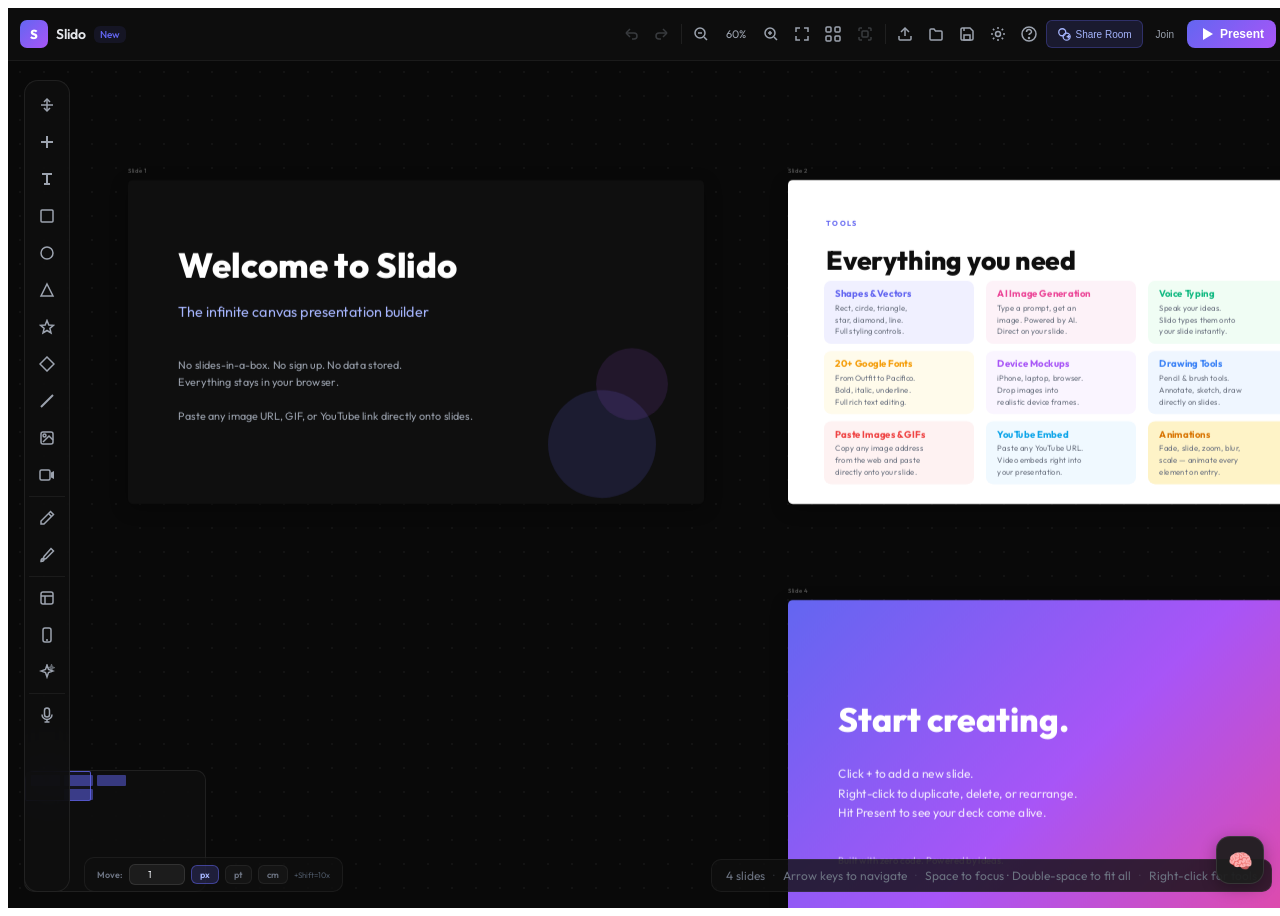
==== index.html @ c1ce9839 "Fix Firebase sync: prevent echo loop blocking chatroom updates" ====
<!doctype html><html lang="en"><head><meta charset="utf-8"/><link rel="icon" href="/favicon.ico"/><meta name="viewport" content="width=device-width,initial-scale=1,viewport-fit=cover"/><meta name="theme-color" content="#000000"/><meta name="description" content="Web site created using create-react-app"/><link rel="apple-touch-icon" href="/logo192.png"/><link rel="manifest" href="/manifest.json"/><title>React App</title><script defer="defer" src="/static/js/main.529f47ef.js"></script><link href="/static/css/main.e6c13ad2.css" rel="stylesheet"></head><body><noscript>You need to enable JavaScript to run this app.</noscript><div id="root"></div></body></html>
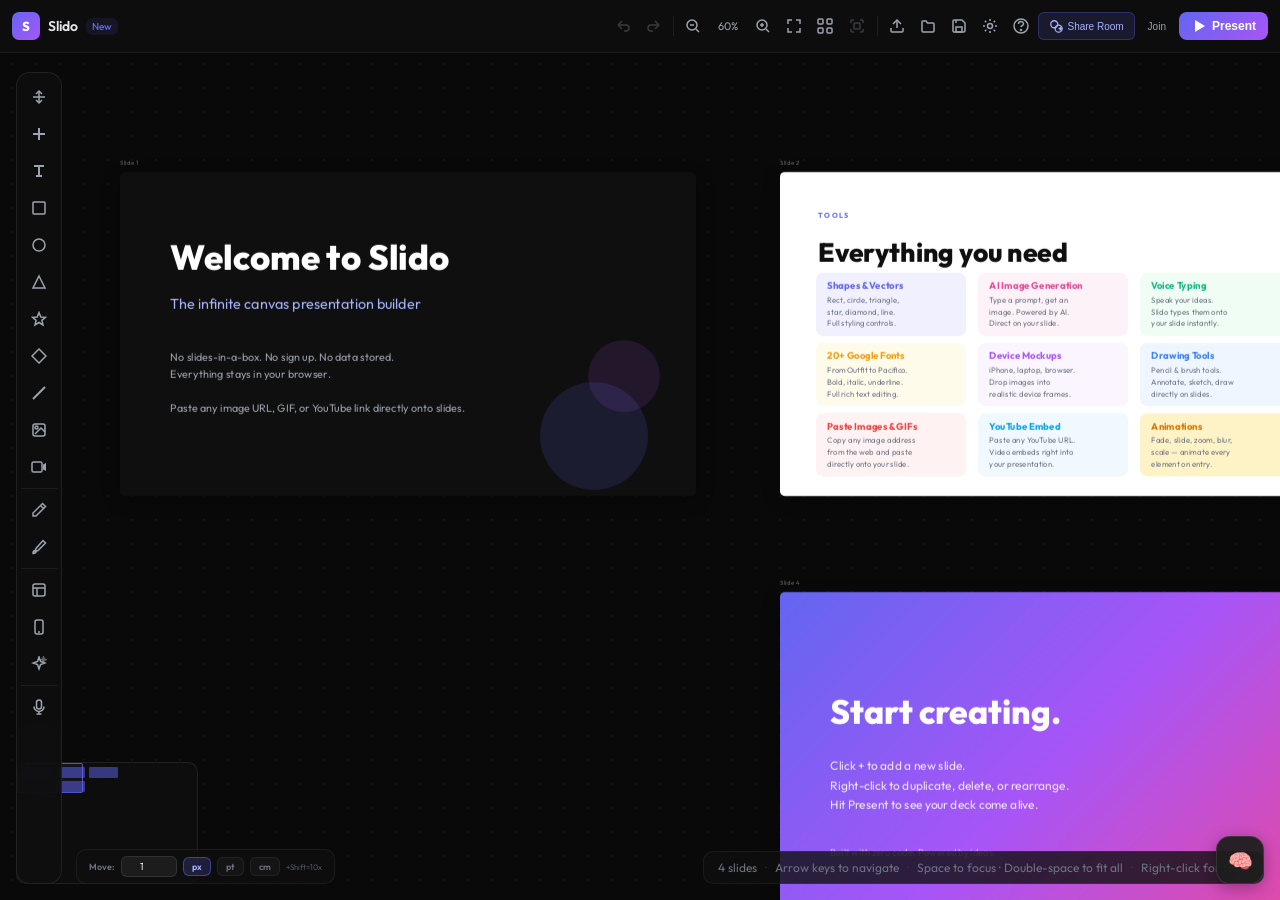
==== commit 405f1134: "Updates" ====
--- a/index.html
+++ b/index.html
@@ -1 +1 @@
-<!doctype html><html lang="en"><head><meta charset="utf-8"/><link rel="icon" href="/favicon.ico"/><meta name="viewport" content="width=device-width,initial-scale=1,viewport-fit=cover"/><meta name="theme-color" content="#000000"/><meta name="description" content="Web site created using create-react-app"/><link rel="apple-touch-icon" href="/logo192.png"/><link rel="manifest" href="/manifest.json"/><title>React App</title><script defer="defer" src="/static/js/main.529f47ef.js"></script><link href="/static/css/main.e6c13ad2.css" rel="stylesheet"></head><body><noscript>You need to enable JavaScript to run this app.</noscript><div id="root"></div></body></html>+<!doctype html><html lang="en"><head><meta charset="utf-8"/><meta name="viewport" content="width=device-width,initial-scale=1,viewport-fit=cover"/><link href="https://fonts.googleapis.com/css2?family=Outfit:wght@100..900&display=swap" rel="stylesheet"><title>Slido App</title><style>body{margin:0;font-family:Outfit,sans-serif;background:#000}</style><script defer="defer" src="./static/js/main.5f4c3cef.js"></script><link href="./static/css/main.8a105b5e.css" rel="stylesheet"></head><body><div id="root"></div></body></html>
--- a/static/css/main.8a105b5e.css
+++ b/static/css/main.8a105b5e.css
@@ -0,0 +1,2 @@
+img{object-fit:contain!important}@media screen and (max-width:768px){div[style*="top: 0"],div[style*="top:0"]{height:auto!important;padding-top:max(55px,env(safe-area-inset-top))!important}}
+/*# sourceMappingURL=main.8a105b5e.css.map*/
